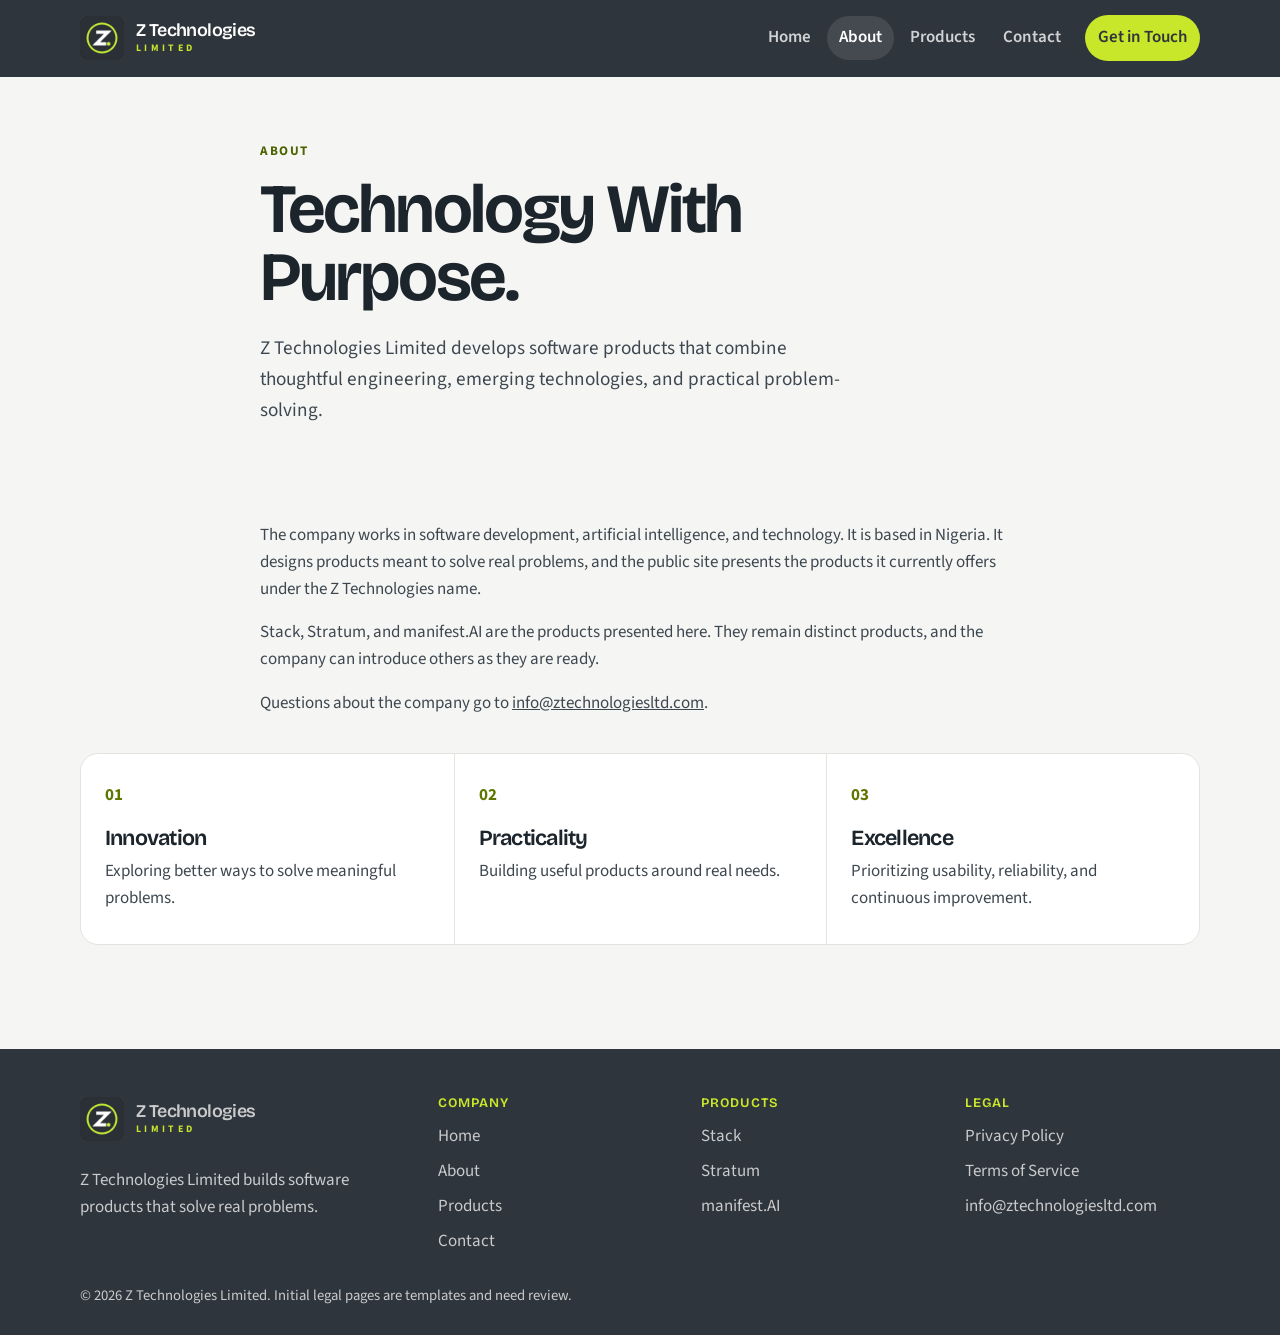
==== about/index.html @ 48eba370 "Redesign the company site around the charcoal and lime brand. Describe Stack as a Nigerian mobile ap" ====
<!DOCTYPE html>
<html lang="en">
<head>
  <meta charset="utf-8">
  <meta name="viewport" content="width=device-width, initial-scale=1">
  <title>About — Z Technologies</title>
  <meta name="description" content="Z Technologies Limited is a technology company that develops software products, including Stack, Stratum, and manifest.AI.">
  <link rel="canonical" href="https://ztechnologiesltd.com/about/">
  <meta property="og:type" content="website">
  <meta property="og:title" content="About — Z Technologies">
  <meta property="og:description" content="A technology company in Nigeria developing software products through engineering and AI.">
  <meta property="og:url" content="https://ztechnologiesltd.com/about/">
  <meta name="theme-color" content="#2f353c">
  <link rel="icon" href="/favicon.png" type="image/png">
  <link rel="apple-touch-icon" href="/img/apple-touch-icon.png">
  <link rel="preconnect" href="https://fonts.googleapis.com">
  <link rel="preconnect" href="https://fonts.gstatic.com" crossorigin>
  <link href="https://fonts.googleapis.com/css2?family=Bricolage+Grotesque:opsz,wght@12..96,500;12..96,600;12..96,700&family=Source+Sans+3:ital,wght@0,400;0,500;0,600;0,700;1,400&display=swap" rel="stylesheet">
  <link rel="stylesheet" href="/css/site.css">
  <script>document.documentElement.classList.add("js")</script>
</head>
<body>
  <a class="skip" href="#content">Skip to content</a>
  <header class="header">
    <div class="shell header-bar">
      <a class="wordmark" href="/"><span class="mark" aria-hidden="true"><img src="/img/monogram.png" alt="" width="44" height="44"></span><span class="wordmark-text"><span class="wordmark-name">Z Technologies</span><span class="wordmark-legal">Limited</span></span></a>
      <button class="nav-toggle" type="button" aria-expanded="false" aria-controls="site-nav">Menu</button>
      <nav class="nav-links" id="site-nav" aria-label="Primary">
        <a href="/">Home</a>
        <a href="/about/" aria-current="page">About</a>
        <a href="/products/">Products</a>
        <a href="/contact/">Contact</a>
        <a class="btn btn-primary" href="/contact/">Get in Touch</a>
      </nav>
    </div>
  </header>
  <main id="content">
    <section class="page-intro">
      <div class="shell narrow">
        <p class="kicker">About</p>
        <h1>Technology With Purpose.</h1>
        <p class="lede">Z Technologies Limited develops software products that combine thoughtful engineering, emerging technologies, and practical problem-solving.</p>
      </div>
    </section>
    <section class="section">
      <div class="shell narrow prose">
        <p>The company works in software development, artificial intelligence, and technology. It is based in Nigeria. It designs products meant to solve real problems, and the public site presents the products it currently offers under the Z Technologies name.</p>
        <p>Stack, Stratum, and manifest.AI are the products presented here. They remain distinct products, and the company can introduce others as they are ready.</p>
        <p>Questions about the company go to <a href="mailto:info@ztechnologiesltd.com">info@ztechnologiesltd.com</a>.</p>
      </div>
      <div class="shell" style="margin-top:36px">
        <div class="principles">
          <article class="principle">
            <span>01</span>
            <h2 style="font-size:1.35rem">Innovation</h2>
            <p>Exploring better ways to solve meaningful problems.</p>
          </article>
          <article class="principle">
            <span>02</span>
            <h2 style="font-size:1.35rem">Practicality</h2>
            <p>Building useful products around real needs.</p>
          </article>
          <article class="principle">
            <span>03</span>
            <h2 style="font-size:1.35rem">Excellence</h2>
            <p>Prioritizing usability, reliability, and continuous improvement.</p>
          </article>
        </div>
      </div>
    </section>
  </main>
  <footer class="footer">
    <div class="shell footer-grid">
      <div>
        <a class="wordmark" href="/"><span class="mark" aria-hidden="true"><img src="/img/monogram.png" alt="" width="44" height="44"></span><span class="wordmark-text"><span class="wordmark-name">Z Technologies</span><span class="wordmark-legal">Limited</span></span></a>
        <p>Z Technologies Limited builds software products that solve real problems.</p>
      </div>
      <div>
        <h2>Company</h2>
        <ul>
          <li><a href="/">Home</a></li>
          <li><a href="/about/">About</a></li>
          <li><a href="/products/">Products</a></li>
          <li><a href="/contact/">Contact</a></li>
        </ul>
      </div>
      <div>
        <h2>Products</h2>
        <ul>
          <li><a href="/products/#stack">Stack</a></li>
          <li><a href="/products/#stratum">Stratum</a></li>
          <li><a href="/products/#manifest">manifest.AI</a></li>
        </ul>
      </div>
      <div>
        <h2>Legal</h2>
        <ul>
          <li><a href="/privacy/">Privacy Policy</a></li>
          <li><a href="/terms/">Terms of Service</a></li>
          <li><a href="mailto:info@ztechnologiesltd.com">info@ztechnologiesltd.com</a></li>
        </ul>
      </div>
    </div>
    <div class="shell"><p class="legal-line">© <span data-year>2026</span> Z Technologies Limited. Initial legal pages are templates and need review.</p></div>
  </footer>
  <script src="/js/site.js"></script>
</body>
</html>
---- css/site.css ----
:root {
  --bg: #f5f6f4;
  --surface: #ffffff;
  --ink: #1c242c;
  --muted: #3e474f;
  --line: #e2e4df;
  --charcoal: #2f353c;
  --lime: #c8e62a;
  --blue: #5f7600;
  --blue-deep: #4d6200;
  --blue-soft: #f3f7dc;
  --danger: #9f1239;
  --shadow: 0 18px 50px rgba(18, 32, 51, 0.07);
  --radius: 18px;
  --shell: 1120px;
  --header: 76px;
}

*,
*::before,
*::after { box-sizing: border-box; }

html { color-scheme: light; scroll-behavior: smooth; }

body {
  margin: 0;
  background: var(--bg);
  color: var(--ink);
  font-family: "Source Sans 3", "Segoe UI", sans-serif;
  font-size: 1.0625rem;
  line-height: 1.6;
  text-rendering: optimizeLegibility;
  overflow-x: clip;
}

img, svg { display: block; max-width: 100%; }

a { color: inherit; }

:focus-visible {
  outline: 2px solid var(--blue-deep);
  outline-offset: 3px;
}

::selection { background: #e5f29a; color: var(--ink); }

.skip {
  position: absolute;
  left: 16px;
  top: 12px;
  z-index: 40;
  padding: 8px 12px;
  background: var(--ink);
  color: white;
  transform: translateY(-150%);
}

.skip:focus { transform: none; }

.shell {
  width: min(var(--shell), calc(100% - 40px));
  margin-inline: auto;
}

.header {
  position: sticky;
  top: 0;
  z-index: 30;
  background: var(--charcoal);
  border-bottom: 1px solid transparent;
  color: white;
}

.header-bar {
  display: flex;
  align-items: center;
  justify-content: space-between;
  min-height: var(--header);
  gap: 20px;
}

.wordmark {
  display: inline-flex;
  align-items: center;
  gap: 12px;
  text-decoration: none;
  color: white;
  font-family: "Bricolage Grotesque", "Segoe UI", sans-serif;
  font-weight: 600;
  letter-spacing: -0.03em;
}

.wordmark-name { display: block; font-size: 1.12rem; line-height: 1; }

.wordmark-legal {
  display: block;
  margin-top: 4px;
  color: var(--lime);
  font-family: "Source Sans 3", "Segoe UI", sans-serif;
  font-size: 0.62rem;
  font-weight: 700;
  letter-spacing: 0.34em;
  text-transform: uppercase;
  line-height: 1;
}

.mark {
  display: block;
  width: 44px;
  height: 44px;
  flex: none;
  background: none;
}

.mark img {
  width: 44px;
  height: 44px;
  border-radius: 22%;
  display: block;
}

.nav-links {
  display: flex;
  align-items: center;
  gap: 4px;
}

.nav-links a {
  text-decoration: none;
  padding: 8px 12px;
  border-radius: 999px;
  color: rgba(255, 255, 255, 0.78);
  font-weight: 600;
}

.nav-links a:hover,
.nav-links a[aria-current="page"] { color: white; }

.nav-links a[aria-current="page"] { background: rgba(255, 255, 255, 0.1); }

.nav-toggle {
  display: none;
  border: 1px solid rgba(255, 255, 255, 0.28);
  background: transparent;
  color: white;
  border-radius: 999px;
  min-height: 40px;
  padding: 0 14px;
  font: inherit;
  font-weight: 600;
  cursor: pointer;
}

.btn {
  display: inline-flex;
  align-items: center;
  justify-content: center;
  min-height: 46px;
  padding: 0 18px;
  border-radius: 999px;
  border: 1px solid transparent;
  text-decoration: none;
  font-weight: 650;
  cursor: pointer;
  font: inherit;
  font-weight: 650;
}

.btn-primary {
  background: var(--lime);
  color: var(--charcoal);
  box-shadow: none;
}

.btn-primary:hover { background: #d7f25a; }

.btn-secondary {
  background: white;
  color: var(--ink);
  border-color: var(--line);
}

.btn-secondary:hover { border-color: #c5d0e0; }

.nav-links a.btn-primary,
.nav-links a.btn-primary:hover { color: var(--charcoal); }

.nav-links .btn { margin-left: 8px; }

.nav-links .btn-secondary { color: var(--ink); }

.hero {
  position: relative;
  overflow: hidden;
  padding: 72px 0 36px;
}

.hero::before {
  content: "";
  position: absolute;
  inset: 0 0 0 35%;
  background-image: radial-gradient(rgba(200, 230, 42, 0.55) 1.1px, transparent 1.2px);
  background-size: 18px 18px;
  mask-image: linear-gradient(90deg, transparent, #000 18%, #000 80%, transparent);
  pointer-events: none;
}

.hero-grid {
  position: relative;
  display: grid;
  grid-template-columns: minmax(0, 1.05fr) minmax(280px, 0.95fr);
  gap: 48px;
  align-items: center;
}

.kicker {
  margin: 0 0 14px;
  color: var(--blue-deep);
  font-size: 0.82rem;
  font-weight: 700;
  letter-spacing: 0.12em;
  text-transform: uppercase;
}

h1, h2, h3, .wordmark, .product-name {
  font-family: "Bricolage Grotesque", "Segoe UI", sans-serif;
  letter-spacing: -0.035em;
}

h1 {
  margin: 0;
  font-size: clamp(2.7rem, 5.4vw, 4.5rem);
  line-height: 0.98;
  font-weight: 650;
  max-width: 16ch;
}

h2 {
  margin: 0;
  font-size: clamp(2rem, 3.5vw, 2.8rem);
  line-height: 1.05;
  font-weight: 640;
}

h3 { margin: 0; font-size: 1.35rem; font-weight: 640; }

.lede, .prose p { color: var(--muted); }

.lede {
  max-width: 38rem;
  margin: 22px 0 0;
  font-size: 1.2rem;
}

.actions {
  display: flex;
  flex-wrap: wrap;
  gap: 12px;
  margin-top: 28px;
}

.hero-card {
  background: rgba(255, 255, 255, 0.9);
  border: 1px solid var(--line);
  border-radius: 28px;
  box-shadow: var(--shadow);
  padding: 18px;
}

.hero-card svg { width: 100%; height: auto; }

.section { padding: 84px 0; }

.section-head {
  display: grid;
  grid-template-columns: minmax(0, 0.8fr) minmax(0, 1.2fr);
  gap: 32px;
  align-items: end;
  margin-bottom: 36px;
}

.section-head p { margin: 0; color: var(--muted); max-width: 42rem; }

.principles {
  display: grid;
  grid-template-columns: repeat(3, minmax(0, 1fr));
  border: 1px solid var(--line);
  border-radius: var(--radius);
  background: white;
  overflow: hidden;
}

.principle { padding: 28px 24px 32px; }

.principle + .principle { border-left: 1px solid var(--line); }

.principle span {
  display: block;
  margin-bottom: 18px;
  color: var(--blue);
  font-weight: 700;
  font-variant-numeric: tabular-nums;
}

.principle p { margin: 8px 0 0; color: var(--muted); }

.products { display: grid; gap: 18px; }

.product {
  display: grid;
  grid-template-columns: minmax(0, 1.1fr) minmax(240px, 0.9fr);
  gap: 28px;
  align-items: center;
  padding: 28px;
  background: white;
  border: 1px solid var(--line);
  border-radius: 24px;
  box-shadow: var(--shadow);
}

.product.reverse { grid-template-columns: minmax(240px, 0.9fr) minmax(0, 1.1fr); }

.product.reverse .product-copy { order: 2; }

.product-kicker {
  margin: 0 0 8px;
  color: var(--blue-deep);
  font-size: 0.8rem;
  font-weight: 700;
  letter-spacing: 0.08em;
  text-transform: uppercase;
}

.product-name { font-size: clamp(2rem, 3vw, 2.6rem); line-height: 1; }

.product p { color: var(--muted); max-width: 42rem; }

.visual {
  border-radius: 18px;
  background:
    linear-gradient(180deg, #f8faff, #eef3ff);
  border: 1px solid var(--line);
  min-height: 220px;
  padding: 16px;
}

.visual svg { width: 100%; height: auto; }

.reasons { display: grid; gap: 0; border-top: 1px solid var(--line); }

.reason {
  display: grid;
  grid-template-columns: 180px minmax(0, 1fr);
  gap: 24px;
  padding: 22px 0;
  border-bottom: 1px solid var(--line);
}

.reason strong {
  font-family: "Bricolage Grotesque", "Segoe UI", sans-serif;
  font-weight: 640;
  letter-spacing: -0.03em;
}

.reason p { margin: 0; color: var(--muted); }

.contact-panel, .form-card, .notice, .legal {
  background: white;
  border: 1px solid var(--line);
  border-radius: 24px;
}

.contact-panel, .form-card { padding: 28px; box-shadow: var(--shadow); }

.form-grid { display: grid; gap: 16px; }

.form-row { display: grid; grid-template-columns: 1fr 1fr; gap: 16px; }

label { display: block; font-weight: 650; margin-bottom: 6px; }

input, textarea {
  width: 100%;
  border: 1px solid #cfd7e4;
  background: #fbfcfe;
  color: var(--ink);
  border-radius: 12px;
  padding: 12px 14px;
  font: inherit;
}

textarea { min-height: 140px; resize: vertical; }

input:focus, textarea:focus {
  border-color: var(--blue);
  background: white;
  outline: 2px solid rgba(31, 79, 255, 0.25);
  outline-offset: 1px;
}

.field-error {
  min-height: 1.2em;
  margin: 6px 0 0;
  color: var(--danger);
  font-size: 0.92rem;
}

.form-status {
  margin: 0;
  padding: 12px 14px;
  border-radius: 12px;
  background: var(--blue-soft);
  color: var(--ink);
}

.form-status[hidden] { display: none; }

.page-intro { padding: 64px 0 12px; }

.page-intro h1 { max-width: 14ch; }

.narrow { max-width: 760px; }

.prose p { margin: 0 0 16px; }

.notice {
  padding: 16px 18px;
  margin: 0 0 24px;
  color: var(--ink);
  background: #fff8eb;
  border-color: #f0dfb8;
}

.legal h2 { font-size: 1.5rem; margin: 28px 0 8px; }

.footer {
  margin-top: 20px;
  padding: 48px 0 28px;
  border-top: 0;
  background: var(--charcoal);
  color: white;
}

.footer-grid {
  display: grid;
  grid-template-columns: 1.4fr 1fr 1fr 1fr;
  gap: 28px;
}

.footer p, .footer a { color: rgba(255, 255, 255, 0.74); }

.footer a { text-decoration: none; }

.footer a:hover { color: white; }

.footer h2 {
  font-size: 0.82rem;
  letter-spacing: 0.08em;
  text-transform: uppercase;
  margin: 0 0 12px;
  color: var(--lime);
}

.footer ul { list-style: none; margin: 0; padding: 0; display: grid; gap: 8px; }

.legal-line {
  margin: 28px 0 0;
  color: rgba(255, 255, 255, 0.55);
  font-size: 0.92rem;
}

.moved { padding: 80px 0 100px; }

@media (max-width: 980px) {
  .hero-grid,
  .section-head,
  .product,
  .product.reverse,
  .reason,
  .form-row { grid-template-columns: 1fr; }

  .footer-grid { grid-template-columns: 1fr 1fr; }

  .product.reverse .product-copy { order: 0; }

  .principles { grid-template-columns: 1fr; }

  .principle + .principle { border-left: 0; border-top: 1px solid var(--line); }

  h1, .page-intro h1 { max-width: none; }

  .hero::before { inset: auto 0 0 0; height: 42%; mask-image: linear-gradient(#000, transparent); }
}

@media (max-width: 980px) {
  .shell { width: min(var(--shell), calc(100% - 32px)); }

  .nav-toggle { display: none; }

  .js .nav-toggle { display: inline-flex; }

  .js .nav-links {
    display: none;
    width: 100%;
    flex-direction: column;
    align-items: stretch;
    padding: 0 0 16px;
  }

  .js .nav-links.is-open { display: flex; }

  .header-bar { flex-wrap: wrap; }

  .nav-links .btn { margin: 8px 0 0; }

  .hero { padding-top: 40px; }

  .section { padding: 64px 0; }
}

@media (max-width: 640px) {
  .shell { width: min(var(--shell), calc(100% - 28px)); }

  h1 { font-size: clamp(2.15rem, 11vw, 3rem); }

  .lede { font-size: 1.05rem; }

  .hero { padding: 28px 0 12px; }

  .section { padding: 48px 0; }

  .page-intro { padding-top: 36px; }

  .product,
  .form-card,
  .contact-panel { padding: 18px; border-radius: 18px; }

  .visual { min-height: 0; padding: 8px; }

  .hero-card { padding: 8px; border-radius: 20px; }

  .actions { flex-direction: column; align-items: stretch; }

  .actions .btn,
  .nav-links .btn { width: 100%; margin-left: 0; }

  .footer-grid { grid-template-columns: 1fr; gap: 22px; }

  .wordmark { font-size: 0.98rem; }

  .principle { padding: 20px 16px 24px; }
}

@keyframes rise {
  from { opacity: 0; transform: translateY(28px); }
  to { opacity: 1; transform: none; }
}

html.motion .reveal {
  opacity: 0;
  transform: translateY(28px);
}

html.motion .reveal.is-in {
  animation: rise 0.75s cubic-bezier(.16, 1, .3, 1) both;
  animation-delay: var(--reveal-delay, 0ms);
}

@media (prefers-reduced-motion: reduce) {
  html { scroll-behavior: auto; }
  .btn-primary { box-shadow: none; }
  html.motion .reveal,
  html.motion .reveal.is-in {
    opacity: 1;
    transform: none;
    animation: none;
  }
}
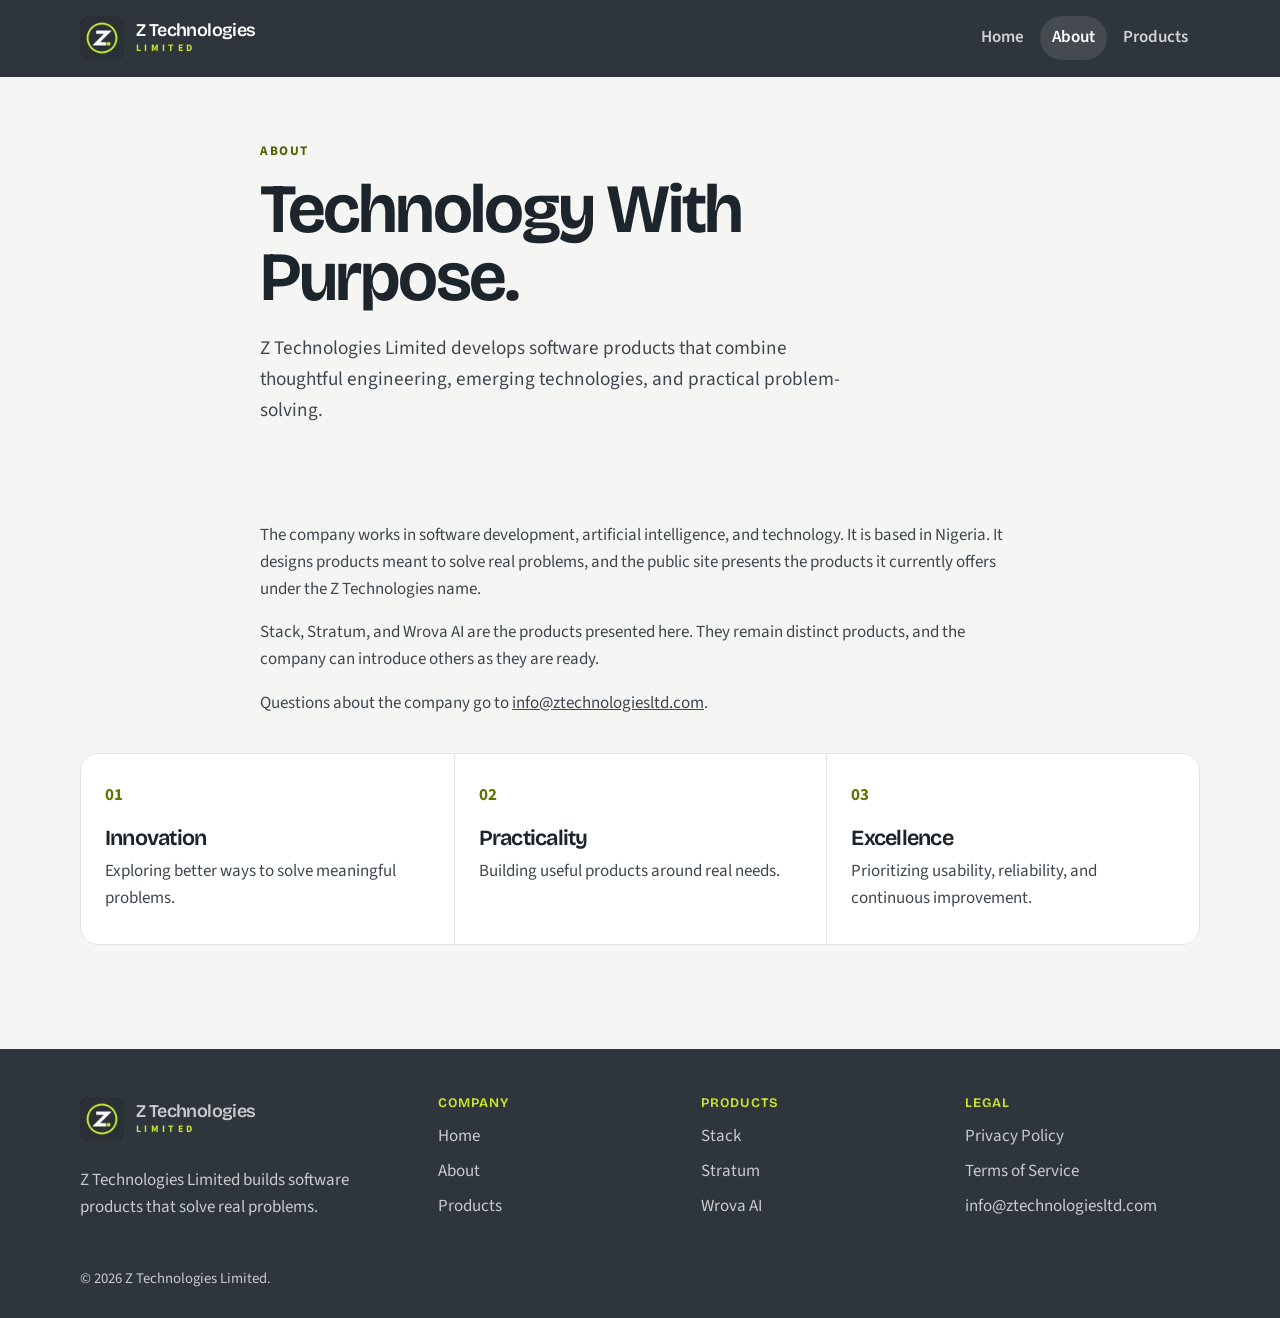
==== commit cabed200: "Make the header follow the screen and rename manifest.AI to Wrova AI. The menu collapses on small sc" ====
--- a/about/index.html
+++ b/about/index.html
@@ -4,7 +4,7 @@
   <meta charset="utf-8">
   <meta name="viewport" content="width=device-width, initial-scale=1">
   <title>About — Z Technologies</title>
-  <meta name="description" content="Z Technologies Limited is a technology company that develops software products, including Stack, Stratum, and manifest.AI.">
+  <meta name="description" content="Z Technologies Limited is a technology company that develops software products, including Stack, Stratum, and Wrova AI.">
   <link rel="canonical" href="https://ztechnologiesltd.com/about/">
   <meta property="og:type" content="website">
   <meta property="og:title" content="About — Z Technologies">
@@ -24,13 +24,11 @@
   <header class="header">
     <div class="shell header-bar">
       <a class="wordmark" href="/"><span class="mark" aria-hidden="true"><img src="/img/monogram.png" alt="" width="44" height="44"></span><span class="wordmark-text"><span class="wordmark-name">Z Technologies</span><span class="wordmark-legal">Limited</span></span></a>
-      <button class="nav-toggle" type="button" aria-expanded="false" aria-controls="site-nav">Menu</button>
+      <button class="nav-toggle" type="button" aria-expanded="false" aria-controls="site-nav" aria-label="Menu"><span class="nav-trays" aria-hidden="true"></span></button>
       <nav class="nav-links" id="site-nav" aria-label="Primary">
         <a href="/">Home</a>
         <a href="/about/" aria-current="page">About</a>
         <a href="/products/">Products</a>
-        <a href="/contact/">Contact</a>
-        <a class="btn btn-primary" href="/contact/">Get in Touch</a>
       </nav>
     </div>
   </header>
@@ -45,7 +43,7 @@
     <section class="section">
       <div class="shell narrow prose">
         <p>The company works in software development, artificial intelligence, and technology. It is based in Nigeria. It designs products meant to solve real problems, and the public site presents the products it currently offers under the Z Technologies name.</p>
-        <p>Stack, Stratum, and manifest.AI are the products presented here. They remain distinct products, and the company can introduce others as they are ready.</p>
+        <p>Stack, Stratum, and Wrova AI are the products presented here. They remain distinct products, and the company can introduce others as they are ready.</p>
         <p>Questions about the company go to <a href="mailto:info@ztechnologiesltd.com">info@ztechnologiesltd.com</a>.</p>
       </div>
       <div class="shell" style="margin-top:36px">
@@ -81,7 +79,6 @@
           <li><a href="/">Home</a></li>
           <li><a href="/about/">About</a></li>
           <li><a href="/products/">Products</a></li>
-          <li><a href="/contact/">Contact</a></li>
         </ul>
       </div>
       <div>
@@ -89,7 +86,7 @@
         <ul>
           <li><a href="/products/#stack">Stack</a></li>
           <li><a href="/products/#stratum">Stratum</a></li>
-          <li><a href="/products/#manifest">manifest.AI</a></li>
+          <li><a href="/products/#wrova">Wrova AI</a></li>
         </ul>
       </div>
       <div>
@@ -101,7 +98,7 @@
         </ul>
       </div>
     </div>
-    <div class="shell"><p class="legal-line">© <span data-year>2026</span> Z Technologies Limited. Initial legal pages are templates and need review.</p></div>
+    <div class="shell"><p class="legal-line">© <span data-year>2026</span> Z Technologies Limited.</p></div>
   </footer>
   <script src="/js/site.js"></script>
 </body>
--- a/css/site.css
+++ b/css/site.css
@@ -63,13 +63,32 @@
 }
 
 .header {
-  position: sticky;
-  top: 0;
+  position: relative;
   z-index: 30;
   background: var(--charcoal);
   border-bottom: 1px solid transparent;
   color: white;
 }
+
+.nav-backdrop {
+  position: fixed;
+  inset: 0;
+  z-index: 25;
+  border: 0;
+  margin: 0;
+  padding: 0;
+  background: rgba(18, 22, 26, 0.46);
+  opacity: 0;
+  pointer-events: none;
+  transition: opacity 0.25s ease;
+}
+
+.nav-backdrop.is-open {
+  opacity: 1;
+  pointer-events: auto;
+}
+
+body.nav-open { overflow: hidden; }
 
 .header-bar {
   display: flex;
@@ -140,15 +159,57 @@
 
 .nav-toggle {
   display: none;
-  border: 1px solid rgba(255, 255, 255, 0.28);
+  align-items: center;
+  justify-content: center;
+  width: 44px;
+  height: 44px;
+  padding: 0;
+  border: 0;
   background: transparent;
   color: white;
-  border-radius: 999px;
-  min-height: 40px;
-  padding: 0 14px;
-  font: inherit;
-  font-weight: 600;
   cursor: pointer;
+  flex: none;
+}
+
+.nav-toggle:focus-visible {
+  outline: 2px solid var(--lime);
+  outline-offset: 3px;
+  border-radius: 8px;
+}
+
+.nav-trays,
+.nav-trays::before,
+.nav-trays::after {
+  display: block;
+  width: 20px;
+  height: 2px;
+  border-radius: 2px;
+  background: currentColor;
+}
+
+.nav-trays { position: relative; }
+
+.nav-trays::before,
+.nav-trays::after {
+  content: "";
+  position: absolute;
+  left: 0;
+  transition: transform 0.2s ease, top 0.2s ease;
+}
+
+.nav-trays::before { top: -7px; }
+.nav-trays::after { top: 7px; }
+
+.nav-toggle[aria-expanded="true"] .nav-trays { background: transparent; }
+
+.nav-toggle[aria-expanded="true"] .nav-trays::before {
+  top: 0;
+  transform: rotate(45deg);
+}
+
+.nav-toggle[aria-expanded="true"] .nav-trays::after {
+  top: 0;
+  transform: rotate(-45deg);
 }
 
 .btn {
@@ -182,13 +243,6 @@
 
 .btn-secondary:hover { border-color: #c5d0e0; }
 
-.nav-links a.btn-primary,
-.nav-links a.btn-primary:hover { color: var(--charcoal); }
-
-.nav-links .btn { margin-left: 8px; }
-
-.nav-links .btn-secondary { color: var(--ink); }
-
 .hero {
   position: relative;
   overflow: hidden;
@@ -494,23 +548,45 @@
 @media (max-width: 980px) {
   .shell { width: min(var(--shell), calc(100% - 32px)); }
 
-  .nav-toggle { display: none; }
-
   .js .nav-toggle { display: inline-flex; }
 
+  .js .header-bar { flex-wrap: nowrap; }
+
   .js .nav-links {
-    display: none;
-    width: 100%;
+    position: absolute;
+    top: 100%;
+    left: 0;
+    right: 0;
+    z-index: 1;
+    display: flex;
     flex-direction: column;
     align-items: stretch;
-    padding: 0 0 16px;
+    gap: 2px;
+    max-height: 0;
+    padding: 0 max(16px, calc((100vw - var(--shell)) / 2));
+    overflow: hidden;
+    background: var(--charcoal);
+    border-bottom: 1px solid rgba(255, 255, 255, 0.08);
+    box-shadow: 0 18px 40px rgba(18, 22, 26, 0.22);
+    opacity: 0;
+    visibility: hidden;
+    pointer-events: none;
+    transition: max-height 0.32s cubic-bezier(.16, 1, .3, 1), opacity 0.22s ease, visibility 0.32s;
   }
 
-  .js .nav-links.is-open { display: flex; }
-
-  .header-bar { flex-wrap: wrap; }
-
-  .nav-links .btn { margin: 8px 0 0; }
+  .js .nav-links.is-open {
+    max-height: 240px;
+    padding-top: 8px;
+    padding-bottom: 16px;
+    opacity: 1;
+    visibility: visible;
+    pointer-events: auto;
+  }
+
+  .js .nav-links a {
+    padding: 13px 14px;
+    border-radius: 12px;
+  }
 
   .hero { padding-top: 40px; }
 
@@ -540,8 +616,7 @@
 
   .actions { flex-direction: column; align-items: stretch; }
 
-  .actions .btn,
-  .nav-links .btn { width: 100%; margin-left: 0; }
+  .actions .btn { width: 100%; margin-left: 0; }
 
   .footer-grid { grid-template-columns: 1fr; gap: 22px; }
 
@@ -565,8 +640,16 @@
   animation-delay: var(--reveal-delay, 0ms);
 }
 
+@media (min-width: 981px) {
+  .nav-backdrop { display: none; }
+}
+
 @media (prefers-reduced-motion: reduce) {
   html { scroll-behavior: auto; }
+  .nav-trays::before,
+  .nav-trays::after,
+  .nav-links,
+  .nav-backdrop { transition: none; }
   .btn-primary { box-shadow: none; }
   html.motion .reveal,
   html.motion .reveal.is-in {
